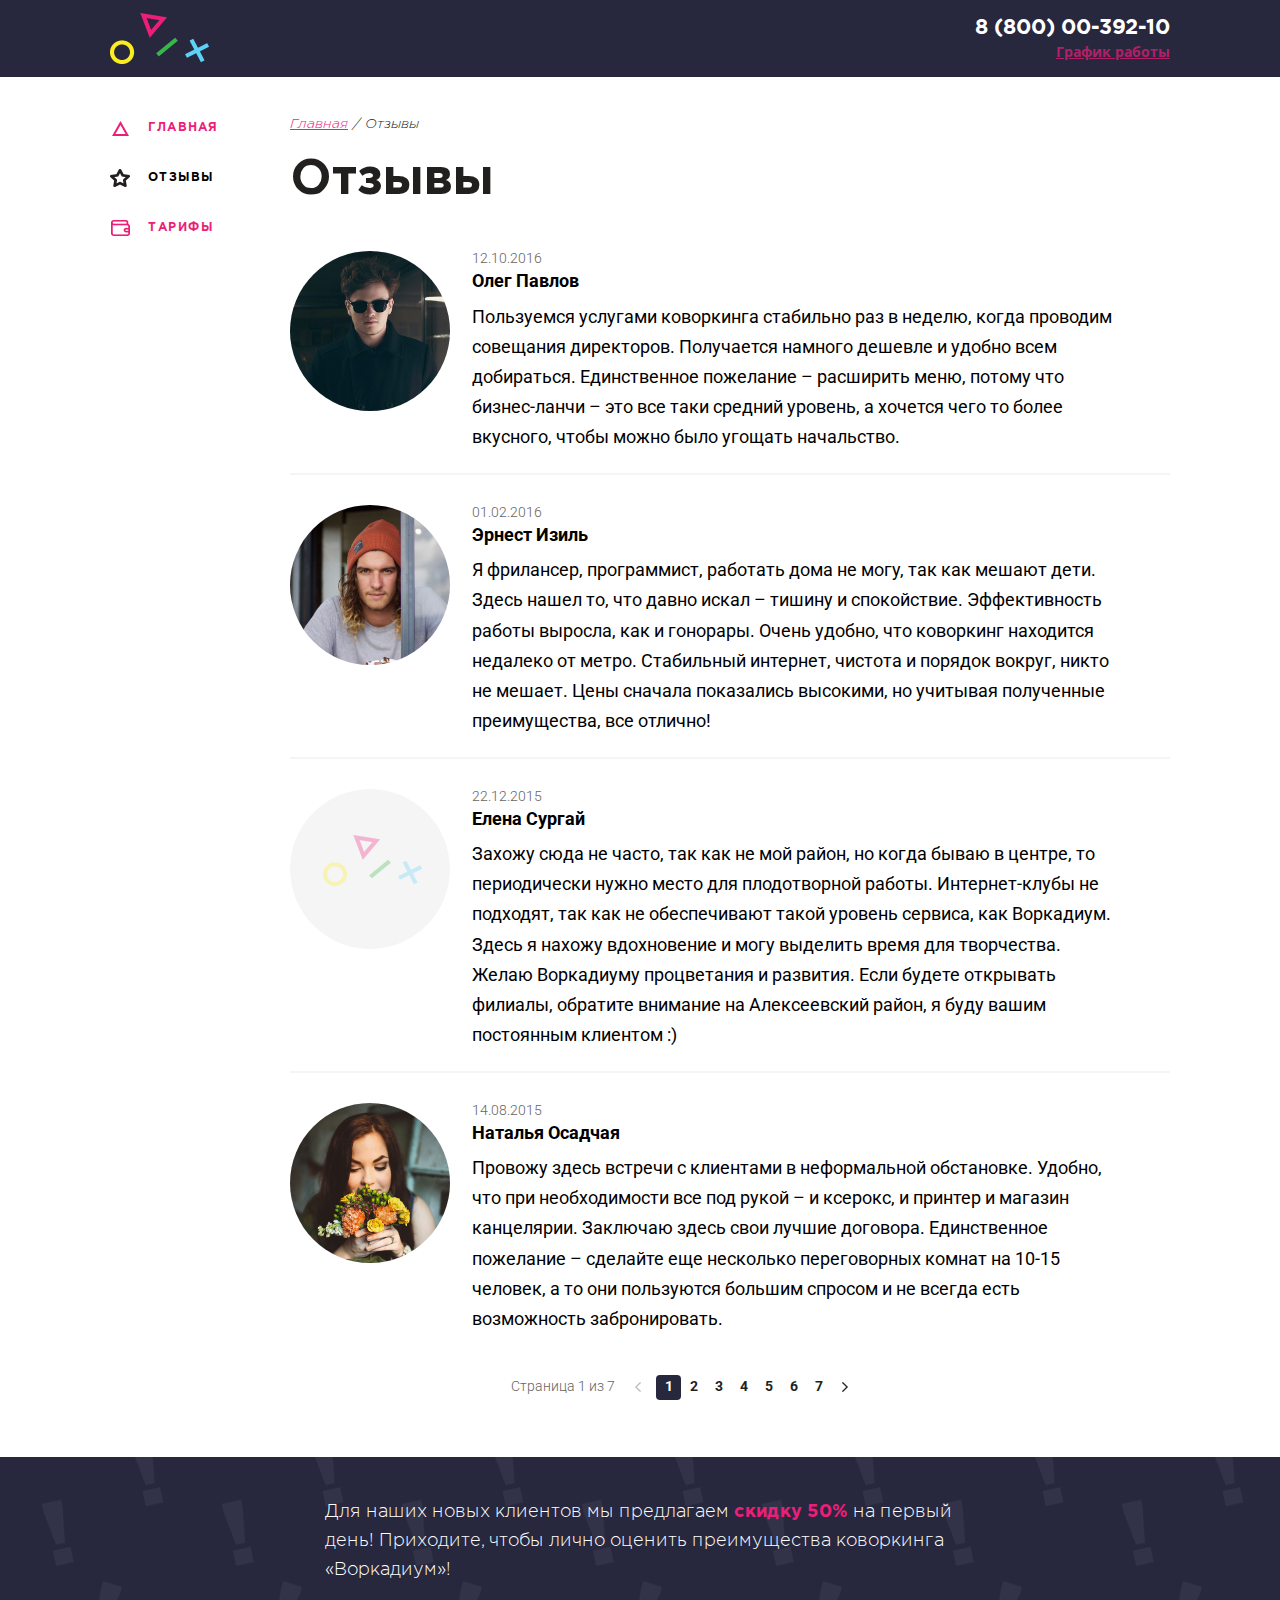
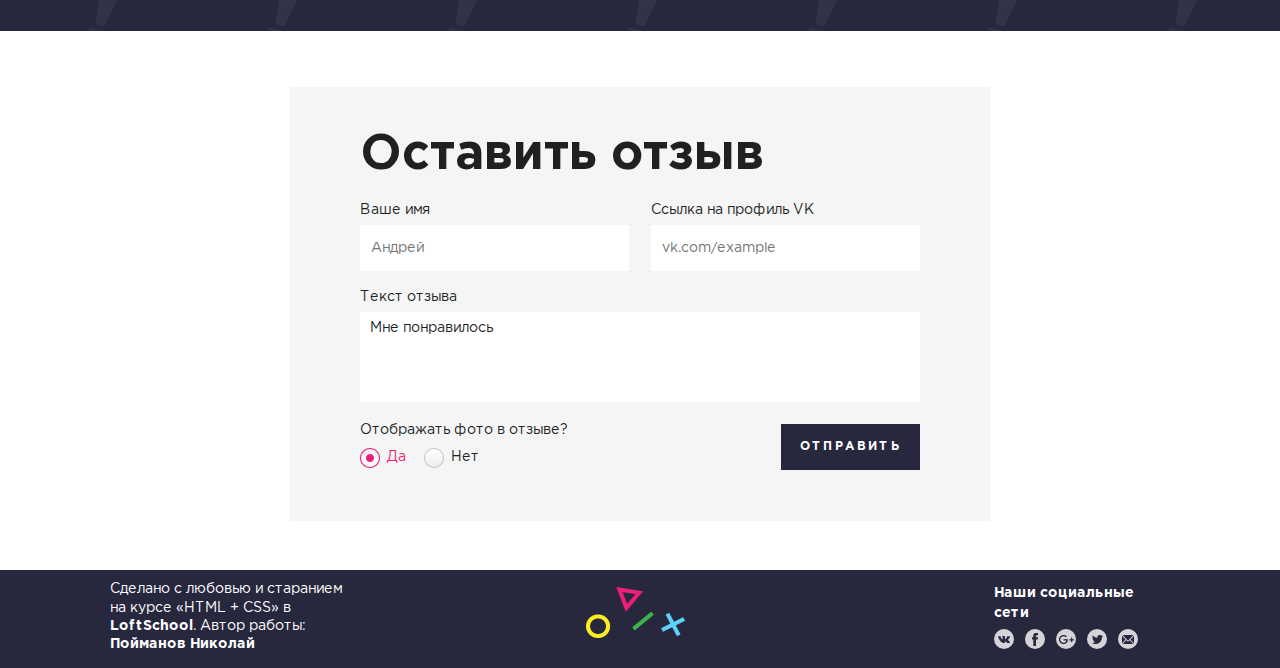
==== reviews.html @ 8e69ecda "Стилизация страницы с отзывами" ====
<!DOCTYPE html>
<html lang="ru">

<head>
  <meta charset="utf-8">
  <title>Коворкинг</title>
  <link href="https://fonts.googleapis.com/css?family=Open+Sans:700|Roboto:300,700" rel="stylesheet">
  <meta name="viewport" content="width=1080, initial-scale=1">
  <link rel="stylesheet" href="css/common.css">
  <link rel="stylesheet" href="css/workadium.css">
  <link rel="stylesheet" href="css/reviews.css">
</head>

<body>
  <div class="wrapper">
    <div class="wrapper__content">
      <header class="header">
        <div class="container container__header">
          <div class="logo logo__header">
            <a href="#" class="logo__link"><img src="img/logo.png" width="99px" height="51px" alt="Коворкинг" class="logo__image"></a>
          </div>
          <div class="contacts contacts__header">
            <a href="tel:88000039210" class="contacts__phone">8 (800) 00-392-10</a>
            <div class="contacts__work-schedule">
              <a href="#" class="contacts__work-schedule-link">График работы</a>
              <ul class="contacts__work-schedule-details">
                <li class="contacts__work-schedule-time">пн-вс: 09:00-20:00</li>
                <li class="contacts__work-schedule-time">обед: 14:00-14:30</li>
              </ul>
            </div>
          </div>
        </div>
      </header>
      <main class="main main--reviews">
        <div class="container container--reviews">
          <aside class="sidebar">
            <nav class="nav">
              <ul class="menu">
                <li class="menu-item">
                  <a href="workadium.html" class="menu-link menu-link--main">Главная</a>
                </li>
                <li class="menu-item menu-item--active">
                  <a href="reviews.html" class="menu-link menu-link--feed">Отзывы</a>
                </li>
                <li class="menu-item">
                  <a href="#" class="menu-link menu-link--wallet">Тарифы</a>
                </li>
              </ul>
            </nav>
          </aside>
          <div class="content">
            <ul class="breadcrumbs breadcrumbs--reviews">
              <li class="breadcrumbs__item">
                <a href="#" class="breadcrumbs__link">Главная</a>
              </li>
              <li class="breadcrumbs__item breadcrumbs__item--active">
                <a href="#" class="breadcrumbs__link">Отзывы</a>
              </li>              
            </ul>
            <section class="reviews">
              <h2 class="content-title content-title__reviews">Отзывы</h2>
              <div class="reviews-content">
                  <div class="reviews-item">
                    <img src="img/reviews/review-01.jpg" alt="Олег Павлов" class="reviews-item__image" width="160px" height="160px">
                    <div class="news-item__content">
                      <div class="reviews-item__date">12.10.2016</div>
                      <div class="reviews-item__title">Олег Павлов</div>
                      <div class="reviews-item__text">
                        Пользуемся услугами коворкинга стабильно раз в неделю, когда проводим<br> совещания директоров. Получается намного дешевле и удобно всем<br> добираться.
                        Единственное пожелание – расширить меню, потому что<br> бизнес-ланчи – это все таки средний уровень, а хочется чего то более<br> вкусного,
                        чтобы можно было угощать начальство.
                      </div>
                    </div>
                  </div>
                  <div class="reviews-item">
                    <img src="img/reviews/review-02.jpg" alt="Эрнест Изиль" class="reviews-item__image" width="160px"
                      height="160px">
                    <div class="reviews-item__content">
                      <div class="reviews-item__date">01.02.2016</div>
                      <div class="reviews-item__title">Эрнест Изиль</div>
                      <div class="reviews-item__text">
                        Я фрилансер, программист, работать дома не могу, так как мешают дети.<br> Здесь нашел то, что давно искал – тишину и спокойствие.
                        Эффективность<br> работы выросла, как и гонорары. Очень удобно, что коворкинг находится<br> недалеко от метро.
                        Стабильный интернет, чистота и порядок вокруг, никто<br> не мешает.
                        Цены сначала показались высокими, но учитывая полученные преимущества, все отлично!
                      </div>
                    </div>
                  </div>
                  <div class="reviews-item">
                    <img src="img/reviews/reviews-no-avatar.jpg" alt="Елена Сургай" class="reviews-item__image" width="160px"
                      height="160px">
                    <div class="reviews-item__content">
                      <div class="reviews-item__date">22.12.2015</div>
                      <div class="reviews-item__title">Елена Сургай</div>
                      <div class="reviews-item__text">
                        Захожу сюда не часто, так как не мой район, но когда бываю в центре, то периодически нужно место для плодотворной работы.
                        Интернет-клубы не подходят, так как не обеспечивают такой уровень сервиса, как Воркадиум. <br>
                        Здесь я нахожу вдохновение и могу выделить время для творчества.<br> Желаю Воркадиуму процветания и развития.
                        Если будете открывать<br> филиалы, обратите внимание на Алексеевский район, я буду вашим<br> постоянным клиентом :)
                      </div>
                    </div>
                  </div>
                  <div class="reviews-item">
                    <img src="img/reviews/review-04.jpg" alt="Наталья Осадчая" class="reviews-item__image" width="160px"
                      height="160px">
                    <div class="reviews-item__content">
                      <div class="reviews-item__date">14.08.2015</div>
                      <div class="reviews-item__title">Наталья Осадчая</div>
                      <div class="reviews-item__text">
                        Провожу здесь встречи с клиентами в неформальной обстановке. Удобно,<br> что при необходимости все под рукой – и ксерокс, и принтер и магазин<br> канцелярии.
                        Заключаю здесь свои лучшие договора. Единственное<br> пожелание – сделайте еще несколько переговорных комнат на 10-15<br> человек,
                        а то они пользуются большим спросом и не всегда есть<br> возможность забронировать.
                      </div>
                    </div>
                  </div>                  
                </div>
                <div class="pagination pagination__reviews">
                  <div class="pagination__description">Страница 1 из 7</div>
                  <div class="pagination__content">
                    <a href="#" class="pagination__direction pagination__direction--prev pagination__direction--disabled"></a>
                    <ul class="pagination__pages">
                      <li class="pagination__page pagination__page--active">
                        <a href="#" class="pagination__link">1</a>
                      </li>
                      <li class="pagination__page">
                        <a href="#" class="pagination__link">2</a>
                      </li>
                      <li class="pagination__page">
                        <a href="#" class="pagination__link">3</a>
                      </li>
                      <li class="pagination__page">
                        <a href="#" class="pagination__link">4</a>
                      </li>
                      <li class="pagination__page">
                        <a href="#" class="pagination__link">5</a>
                      </li>
                      <li class="pagination__page">
                        <a href="#" class="pagination__link">6</a>
                      </li>
                      <li class="pagination__page">
                        <a href="#" class="pagination__link">7</a>
                      </li>
                    </ul>
                    <a href="#" class="pagination__direction pagination__direction--next"></a>
                  </div>
                </div>              
            </section>
          </div>
        </div>
      </main>
      <section class="promo promo--reviews">
        <div class="container promo__container">
            Для наших новых клиентов мы предлагаем <span class="promo__discount">скидку 50%</span> на первый<br> день! Приходите, чтобы лично оценить преимущества коворкинга<br> «Воркадиум»!
        </div>
      </section>
      <section class="feedback feedback--reviews">
        <div class="container">
          <div class="feedback-form">
            <h2 class="content-title content-title__feedback-form">Оставить отзыв</h2>
            <form action="#" method="post">
              <div class="feedback-form__fields-wrapper feedback-form__fields-wrapper--main-fields">
                <div class="feedback-form__field">
                  <label for="name" class="feedback-form__label">Ваше имя</label>
                  <input id="name" name="name" type="text" class="feeback-form__input" placeholder="Андрей">
                </div>
                <div class="feedback-form__field">
                  <label for="social-link" class="feedback-form__label">Ссылка на профиль VK</label>
                  <input id="social-link" name="social-link" type="text" class="feeback-form__input" placeholder="vk.com/example">
                </div>
              </div>
              <div class="feedback-form__field feedback-form__field--textarea">
                <label for="feedback-text" class="feedback-form__label">Текст отзыва</label>
                <textarea id="feedback-text" name="feedback-text" class="feeback-form__textarea">Мне понравилось</textarea>
              </div>     
              <div class="feedback-form__fields-wrapper--bottom">
                <div class="feedback-form__field feedback-form__field--radio-buttons">
                  <div class="feedback-form__label feedback-form__label--show-photo">Отображать фото в отзыве?</div>
                  <div class="feedback-form__fields-wrapper--radio">
                    <div class="feedback-form__field feedback-form__field--radio">
                      <input id="show-photo-yes" name="show-photo" value="1" type="radio" class="feeback-form__radio" checked>
                      <label for="show-photo-yes" class="feedback-form__label feedback-form__label--radio">Да</label>
                    </div>
                    <div class="feedback-form__field">
                      <input id="show-photo-no" name="show-photo" value="0" type="radio" class="feeback-form__radio">
                      <label for="show-photo-no" class="feedback-form__label feedback-form__label--radio">Нет</label>
                    </div>                    
                  </div>
                </div>
                <button type="submit" class="feedback-form__button">Отправить</button>
              </div>
            </form>
          </div>
        </div>
      </section>
    </section>
    <footer class="footer">
      <div class="container container__footer">
        <div class="author author__footer">
          Сделано с любовью и старанием<br> на курсе «HTML + CSS» в <a href="https://loftschool.com/course/html-css/"
            class="author__link" target="_blank">LoftSchool</a>.
          Автор работы: <a href="https://github.com/poymanov" class="author__link" target="_blank">Пойманов Николай</a>
        </div>
        <div class="logo logo__footer">
          <a href="#" class="logo__link"><img src="img/logo.png" alt="Коворкинг" class="logo__image"></a>
        </div>
        <div class="socials">
          <div class="socials__title">Наши социальные сети</div>
          <ul class="socials__list">
            <li class="socials__item">
              <a href="#" class="social__link social__link--vk">vk</a>
            </li>
            <li class="socials__item">
              <a href="#" class="social__link social__link--fb">fb</a>
            </li>
            <li class="socials__item">
              <a href="#" class="social__link social__link--google">google</a>
            </li>
            <li class="socials__item">
              <a href="#" class="social__link social__link--tw">tw</a>
            </li>
            <li class="socials__item">
              <a href="#" class="social__link social__link--mail">email</a>
            </li>
          </ul>
        </div>
      </div>
    </footer>
  </div>
</body>

</html>
---- css/common.css ----
@import url('layout/normalize.css');
@import url('layout/base.css');
@import url('layout/fonts.css');

@import url('blocks/header.css');
@import url('blocks/contacts.css');
@import url('blocks/main.css');
@import url('blocks/sidebar.css');
@import url('blocks/menu.css');
@import url('blocks/content.css');
@import url('blocks/breadcrumbs.css');
@import url('blocks/pagination.css');
@import url('blocks/footer.css');
@import url('blocks/author.css');
@import url('blocks/socials.css');
---- css/workadium.css ----
@import url('blocks/banner.css');
@import url('blocks/features.css');
@import url('blocks/news.css');
---- css/reviews.css ----
@import url('blocks/reviews.css');
@import url('blocks/promo.css');
@import url('blocks/feedback-form.css');

.breadcrumbs--reviews {
  margin-bottom: 29px;
}

.main--reviews {
  margin-bottom: 57px;
}

.promo--reviews {
  margin-bottom: 56px;
}

.content-title__feedback-form {
  margin-bottom: 26px;
}

.feedback--reviews {
  margin-bottom: 49px;
}
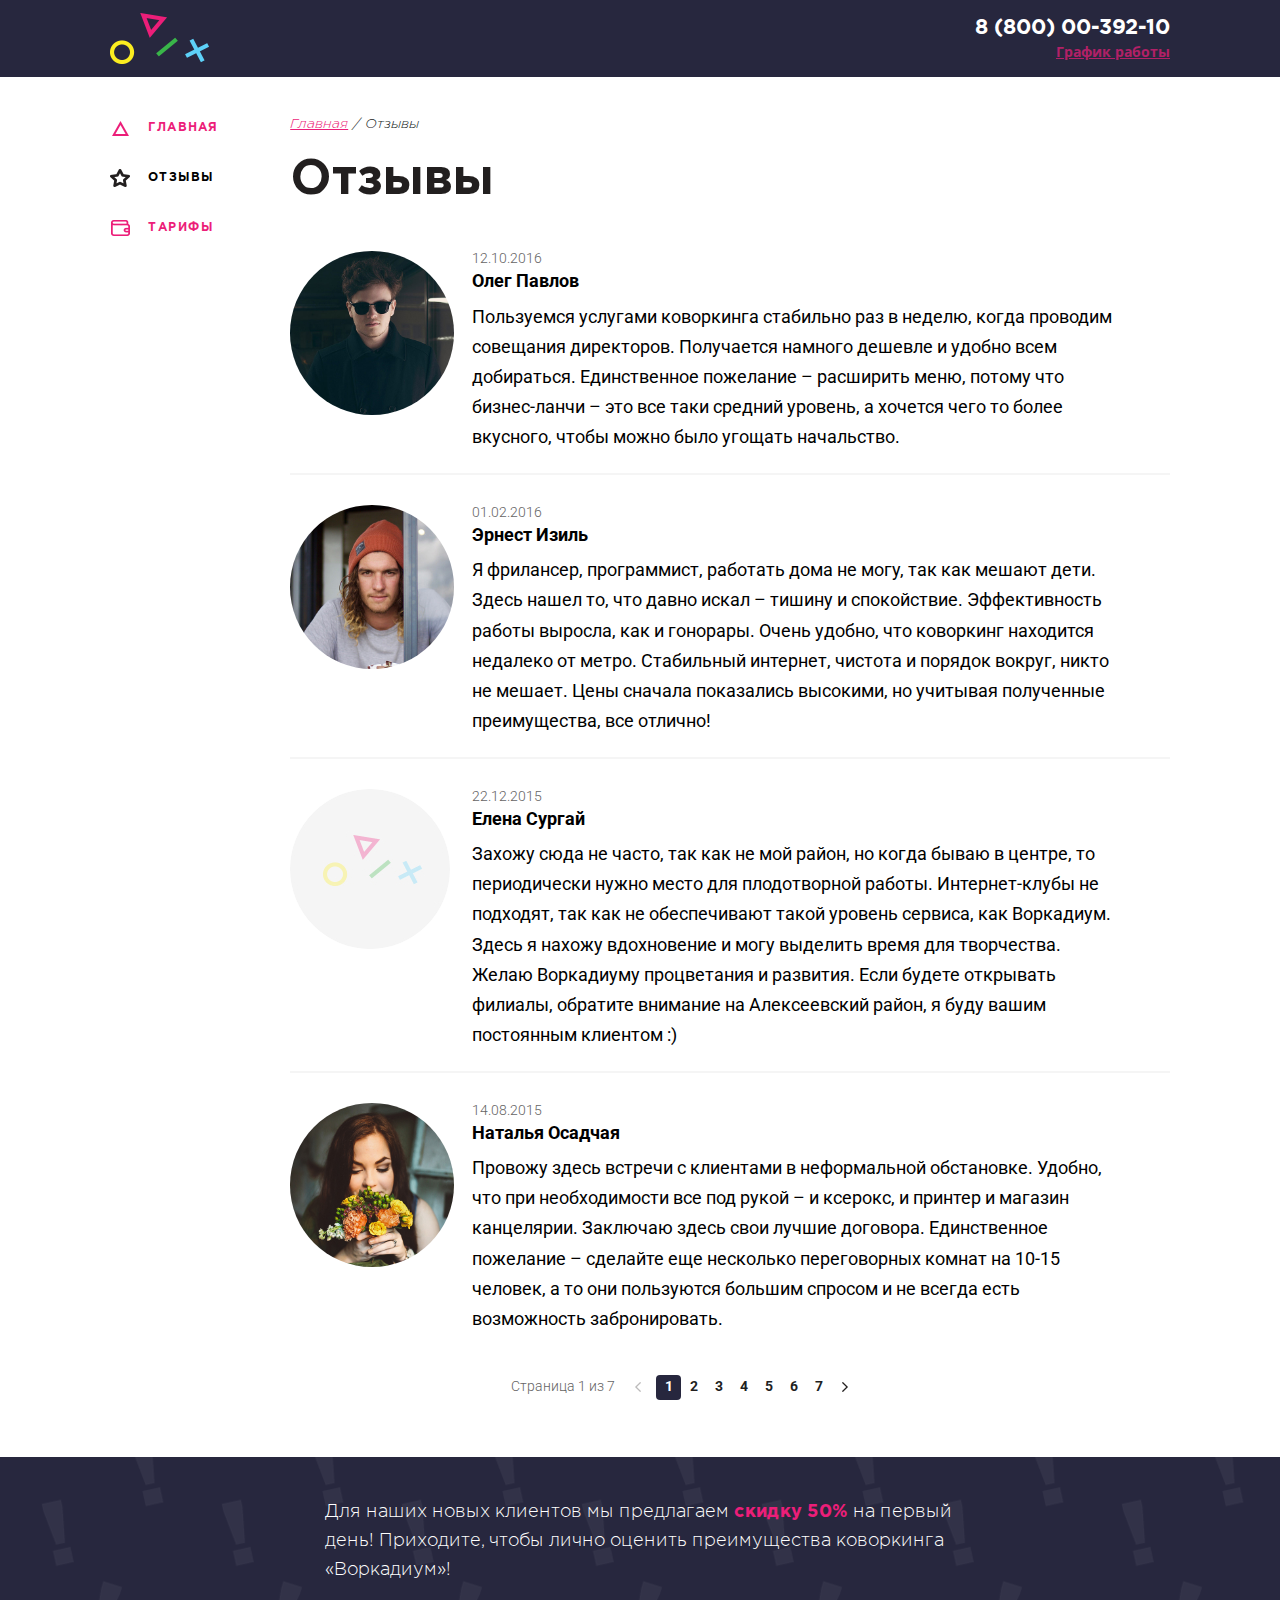
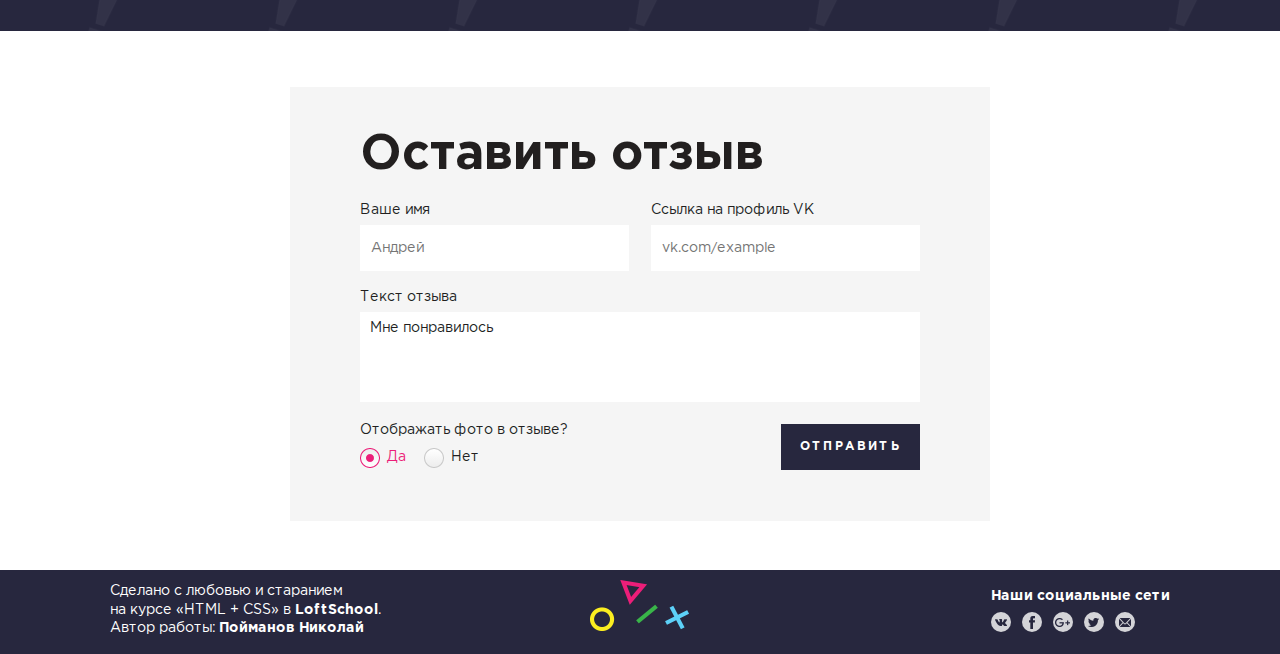
==== commit c6f18168: "Рефакторинг стилизации страниц" ====
--- a/reviews.html
+++ b/reviews.html
@@ -7,7 +7,6 @@
   <link href="https://fonts.googleapis.com/css?family=Open+Sans:700|Roboto:300,700" rel="stylesheet">
   <meta name="viewport" content="width=1080, initial-scale=1">
   <link rel="stylesheet" href="css/common.css">
-  <link rel="stylesheet" href="css/workadium.css">
   <link rel="stylesheet" href="css/reviews.css">
 </head>
 
@@ -16,17 +15,21 @@
     <div class="wrapper__content">
       <header class="header">
         <div class="container container__header">
-          <div class="logo logo__header">
-            <a href="#" class="logo__link"><img src="img/logo.png" width="99px" height="51px" alt="Коворкинг" class="logo__image"></a>
-          </div>
-          <div class="contacts contacts__header">
-            <a href="tel:88000039210" class="contacts__phone">8 (800) 00-392-10</a>
-            <div class="contacts__work-schedule">
-              <a href="#" class="contacts__work-schedule-link">График работы</a>
-              <ul class="contacts__work-schedule-details">
-                <li class="contacts__work-schedule-time">пн-вс: 09:00-20:00</li>
-                <li class="contacts__work-schedule-time">обед: 14:00-14:30</li>
-              </ul>
+          <div class="header__column">
+            <div class="logo logo__header">
+              <a href="workadium.html" class="logo__link"><img src="img/logo.png" width="99px" height="51px" alt="Коворкинг" class="logo__image"></a>
+            </div>
+          </div>
+          <div class="header__column header__column--align-right">
+            <div class="contacts contacts__header">
+              <a href="tel:88000039210" class="contacts__phone">8 (800) 00-392-10</a>
+              <div class="contacts__work-schedule">
+                <a href="#" class="contacts__work-schedule-link">График работы</a>
+                <ul class="contacts__work-schedule-details">
+                  <li class="contacts__work-schedule-time">пн-вс: 09:00-20:00</li>
+                  <li class="contacts__work-schedule-time">обед: 14:00-14:30</li>
+                </ul>
+              </div>
             </div>
           </div>
         </div>
@@ -43,7 +46,7 @@
                   <a href="reviews.html" class="menu-link menu-link--feed">Отзывы</a>
                 </li>
                 <li class="menu-item">
-                  <a href="#" class="menu-link menu-link--wallet">Тарифы</a>
+                  <a href="prices.html" class="menu-link menu-link--wallet">Тарифы</a>
                 </li>
               </ul>
             </nav>
@@ -51,106 +54,129 @@
           <div class="content">
             <ul class="breadcrumbs breadcrumbs--reviews">
               <li class="breadcrumbs__item">
-                <a href="#" class="breadcrumbs__link">Главная</a>
+                <a href="workadium.html" class="breadcrumbs__link">Главная</a>
               </li>
               <li class="breadcrumbs__item breadcrumbs__item--active">
                 <a href="#" class="breadcrumbs__link">Отзывы</a>
-              </li>              
+              </li>
             </ul>
             <section class="reviews">
               <h2 class="content-title content-title__reviews">Отзывы</h2>
               <div class="reviews-content">
-                  <div class="reviews-item">
-                    <img src="img/reviews/review-01.jpg" alt="Олег Павлов" class="reviews-item__image" width="160px" height="160px">
-                    <div class="news-item__content">
-                      <div class="reviews-item__date">12.10.2016</div>
-                      <div class="reviews-item__title">Олег Павлов</div>
-                      <div class="reviews-item__text">
-                        Пользуемся услугами коворкинга стабильно раз в неделю, когда проводим<br> совещания директоров. Получается намного дешевле и удобно всем<br> добираться.
-                        Единственное пожелание – расширить меню, потому что<br> бизнес-ланчи – это все таки средний уровень, а хочется чего то более<br> вкусного,
-                        чтобы можно было угощать начальство.
-                      </div>
-                    </div>
-                  </div>
-                  <div class="reviews-item">
-                    <img src="img/reviews/review-02.jpg" alt="Эрнест Изиль" class="reviews-item__image" width="160px"
-                      height="160px">
-                    <div class="reviews-item__content">
-                      <div class="reviews-item__date">01.02.2016</div>
-                      <div class="reviews-item__title">Эрнест Изиль</div>
-                      <div class="reviews-item__text">
-                        Я фрилансер, программист, работать дома не могу, так как мешают дети.<br> Здесь нашел то, что давно искал – тишину и спокойствие.
-                        Эффективность<br> работы выросла, как и гонорары. Очень удобно, что коворкинг находится<br> недалеко от метро.
-                        Стабильный интернет, чистота и порядок вокруг, никто<br> не мешает.
-                        Цены сначала показались высокими, но учитывая полученные преимущества, все отлично!
-                      </div>
-                    </div>
-                  </div>
-                  <div class="reviews-item">
-                    <img src="img/reviews/reviews-no-avatar.jpg" alt="Елена Сургай" class="reviews-item__image" width="160px"
-                      height="160px">
-                    <div class="reviews-item__content">
-                      <div class="reviews-item__date">22.12.2015</div>
-                      <div class="reviews-item__title">Елена Сургай</div>
-                      <div class="reviews-item__text">
-                        Захожу сюда не часто, так как не мой район, но когда бываю в центре, то периодически нужно место для плодотворной работы.
-                        Интернет-клубы не подходят, так как не обеспечивают такой уровень сервиса, как Воркадиум. <br>
-                        Здесь я нахожу вдохновение и могу выделить время для творчества.<br> Желаю Воркадиуму процветания и развития.
-                        Если будете открывать<br> филиалы, обратите внимание на Алексеевский район, я буду вашим<br> постоянным клиентом :)
-                      </div>
-                    </div>
-                  </div>
-                  <div class="reviews-item">
-                    <img src="img/reviews/review-04.jpg" alt="Наталья Осадчая" class="reviews-item__image" width="160px"
-                      height="160px">
-                    <div class="reviews-item__content">
-                      <div class="reviews-item__date">14.08.2015</div>
-                      <div class="reviews-item__title">Наталья Осадчая</div>
-                      <div class="reviews-item__text">
-                        Провожу здесь встречи с клиентами в неформальной обстановке. Удобно,<br> что при необходимости все под рукой – и ксерокс, и принтер и магазин<br> канцелярии.
-                        Заключаю здесь свои лучшие договора. Единственное<br> пожелание – сделайте еще несколько переговорных комнат на 10-15<br> человек,
-                        а то они пользуются большим спросом и не всегда есть<br> возможность забронировать.
-                      </div>
-                    </div>
-                  </div>                  
-                </div>
-                <div class="pagination pagination__reviews">
-                  <div class="pagination__description">Страница 1 из 7</div>
-                  <div class="pagination__content">
-                    <a href="#" class="pagination__direction pagination__direction--prev pagination__direction--disabled"></a>
-                    <ul class="pagination__pages">
-                      <li class="pagination__page pagination__page--active">
-                        <a href="#" class="pagination__link">1</a>
-                      </li>
-                      <li class="pagination__page">
-                        <a href="#" class="pagination__link">2</a>
-                      </li>
-                      <li class="pagination__page">
-                        <a href="#" class="pagination__link">3</a>
-                      </li>
-                      <li class="pagination__page">
-                        <a href="#" class="pagination__link">4</a>
-                      </li>
-                      <li class="pagination__page">
-                        <a href="#" class="pagination__link">5</a>
-                      </li>
-                      <li class="pagination__page">
-                        <a href="#" class="pagination__link">6</a>
-                      </li>
-                      <li class="pagination__page">
-                        <a href="#" class="pagination__link">7</a>
-                      </li>
-                    </ul>
-                    <a href="#" class="pagination__direction pagination__direction--next"></a>
-                  </div>
-                </div>              
+                <div class="reviews-item">
+                  <div class="reviews-item__info">
+                    <div class="reviews-item__image">
+                      <img src="img/reviews/review-01.jpg" alt="Олег Павлов" class="reviews-item__pic">
+                    </div>
+                  </div>
+                  <div class="reviews-item__content">
+                    <p class="reviews-item__date">12.10.2016</p>
+                    <p class="reviews-item__title">Олег Павлов</p>
+                    <div class="reviews-item__text">
+                      Пользуемся услугами коворкинга стабильно раз в неделю, когда проводим<br> совещания директоров.
+                      Получается намного дешевле и удобно всем<br> добираться.
+                      Единственное пожелание – расширить меню, потому что<br> бизнес-ланчи – это все таки средний
+                      уровень, а хочется чего то более<br> вкусного,
+                      чтобы можно было угощать начальство.
+                    </div>
+                  </div>
+                </div>
+                <div class="reviews-item">
+                  <div class="reviews-item__info">
+                    <div class="reviews-item__image">
+                      <img src="img/reviews/review-02.jpg" alt="Эрнест Изиль" class="reviews-item__pic">
+                    </div>
+                  </div>
+                  <div class="reviews-item__content">
+                    <p class="reviews-item__date">01.02.2016</p>
+                    <p class="reviews-item__title">Эрнест Изиль</p>
+                    <div class="reviews-item__text">
+                      Я фрилансер, программист, работать дома не могу, так как мешают дети.<br> Здесь нашел то, что
+                      давно искал – тишину и спокойствие.
+                      Эффективность<br> работы выросла, как и гонорары. Очень удобно, что коворкинг находится<br>
+                      недалеко от метро.
+                      Стабильный интернет, чистота и порядок вокруг, никто<br> не мешает.
+                      Цены сначала показались высокими, но учитывая полученные преимущества, все отлично!
+                    </div>
+                  </div>
+                </div>
+                <div class="reviews-item">
+                  <div class="reviews-item__info">
+                    <div class="reviews-item__image">
+                      <img src="img/reviews/reviews-no-avatar.jpg" alt="Елена Сургай" class="reviews-item__pic">
+                    </div>
+                  </div>
+                  <div class="reviews-item__content">
+                    <p class="reviews-item__date">22.12.2015</p>
+                    <p class="reviews-item__title">Елена Сургай</p>
+                    <div class="reviews-item__text">
+                      Захожу сюда не часто, так как не мой район, но когда бываю в центре, то периодически нужно место
+                      для плодотворной работы.
+                      Интернет-клубы не подходят, так как не обеспечивают такой уровень сервиса, как Воркадиум. <br>
+                      Здесь я нахожу вдохновение и могу выделить время для творчества.<br> Желаю Воркадиуму процветания
+                      и развития.
+                      Если будете открывать<br> филиалы, обратите внимание на Алексеевский район, я буду вашим<br>
+                      постоянным клиентом :)
+                    </div>
+                  </div>
+                </div>
+                <div class="reviews-item">
+                  <div class="reviews-item__info">
+                    <div class="reviews-item__image">
+                      <img src="img/reviews/review-04.jpg" alt="Наталья Осадчая" class="reviews-item__pic">
+                    </div>
+                  </div>
+                  <div class="reviews-item__content">
+                    <p class="reviews-item__date">14.08.2015</p>
+                    <p class="reviews-item__title">Наталья Осадчая</p>
+                    <div class="reviews-item__text">
+                      Провожу здесь встречи с клиентами в неформальной обстановке. Удобно,<br> что при необходимости
+                      все под рукой – и ксерокс, и принтер и магазин<br> канцелярии.
+                      Заключаю здесь свои лучшие договора. Единственное<br> пожелание – сделайте еще несколько
+                      переговорных комнат на 10-15<br> человек,
+                      а то они пользуются большим спросом и не всегда есть<br> возможность забронировать.
+                    </div>
+                  </div>
+                </div>
+              </div>
+              <div class="pagination pagination__reviews">
+                <div class="pagination__description">Страница 1 из 7</div>
+                <div class="pagination__content">
+                  <a href="#" class="pagination__direction pagination__direction--prev pagination__direction--disabled"></a>
+                  <ul class="pagination__pages">
+                    <li class="pagination__page pagination__page--active">
+                      <a href="#" class="pagination__link">1</a>
+                    </li>
+                    <li class="pagination__page">
+                      <a href="#" class="pagination__link">2</a>
+                    </li>
+                    <li class="pagination__page">
+                      <a href="#" class="pagination__link">3</a>
+                    </li>
+                    <li class="pagination__page">
+                      <a href="#" class="pagination__link">4</a>
+                    </li>
+                    <li class="pagination__page">
+                      <a href="#" class="pagination__link">5</a>
+                    </li>
+                    <li class="pagination__page">
+                      <a href="#" class="pagination__link">6</a>
+                    </li>
+                    <li class="pagination__page">
+                      <a href="#" class="pagination__link">7</a>
+                    </li>
+                  </ul>
+                  <a href="#" class="pagination__direction pagination__direction--next"></a>
+                </div>
+              </div>
             </section>
           </div>
         </div>
       </main>
       <section class="promo promo--reviews">
         <div class="container promo__container">
-            Для наших новых клиентов мы предлагаем <span class="promo__discount">скидку 50%</span> на первый<br> день! Приходите, чтобы лично оценить преимущества коворкинга<br> «Воркадиум»!
+          Для наших новых клиентов мы предлагаем <span class="promo__discount">скидку 50%</span> на первый<br> день!
+          Приходите, чтобы лично оценить преимущества коворкинга<br> «Воркадиум»!
         </div>
       </section>
       <section class="feedback feedback--reviews">
@@ -171,19 +197,20 @@
               <div class="feedback-form__field feedback-form__field--textarea">
                 <label for="feedback-text" class="feedback-form__label">Текст отзыва</label>
                 <textarea id="feedback-text" name="feedback-text" class="feeback-form__textarea">Мне понравилось</textarea>
-              </div>     
+              </div>
               <div class="feedback-form__fields-wrapper--bottom">
                 <div class="feedback-form__field feedback-form__field--radio-buttons">
                   <div class="feedback-form__label feedback-form__label--show-photo">Отображать фото в отзыве?</div>
                   <div class="feedback-form__fields-wrapper--radio">
                     <div class="feedback-form__field feedback-form__field--radio">
-                      <input id="show-photo-yes" name="show-photo" value="1" type="radio" class="feeback-form__radio" checked>
+                      <input id="show-photo-yes" name="show-photo" value="1" type="radio" class="feeback-form__radio"
+                        checked>
                       <label for="show-photo-yes" class="feedback-form__label feedback-form__label--radio">Да</label>
                     </div>
                     <div class="feedback-form__field">
                       <input id="show-photo-no" name="show-photo" value="0" type="radio" class="feeback-form__radio">
                       <label for="show-photo-no" class="feedback-form__label feedback-form__label--radio">Нет</label>
-                    </div>                    
+                    </div>
                   </div>
                 </div>
                 <button type="submit" class="feedback-form__button">Отправить</button>
@@ -192,36 +219,42 @@
           </div>
         </div>
       </section>
-    </section>
+    </div>
     <footer class="footer">
       <div class="container container__footer">
-        <div class="author author__footer">
-          Сделано с любовью и старанием<br> на курсе «HTML + CSS» в <a href="https://loftschool.com/course/html-css/"
-            class="author__link" target="_blank">LoftSchool</a>.
-          Автор работы: <a href="https://github.com/poymanov" class="author__link" target="_blank">Пойманов Николай</a>
-        </div>
-        <div class="logo logo__footer">
-          <a href="#" class="logo__link"><img src="img/logo.png" alt="Коворкинг" class="logo__image"></a>
-        </div>
-        <div class="socials">
-          <div class="socials__title">Наши социальные сети</div>
-          <ul class="socials__list">
-            <li class="socials__item">
-              <a href="#" class="social__link social__link--vk">vk</a>
-            </li>
-            <li class="socials__item">
-              <a href="#" class="social__link social__link--fb">fb</a>
-            </li>
-            <li class="socials__item">
-              <a href="#" class="social__link social__link--google">google</a>
-            </li>
-            <li class="socials__item">
-              <a href="#" class="social__link social__link--tw">tw</a>
-            </li>
-            <li class="socials__item">
-              <a href="#" class="social__link social__link--mail">email</a>
-            </li>
-          </ul>
+        <div class="footer__column">
+          <div class="author author__footer">
+            Сделано с любовью и старанием<br> на курсе «HTML + CSS» в <a href="https://loftschool.com/course/html-css/"
+              class="author__link" target="_blank">LoftSchool</a>.<br>
+            Автор работы: <a href="https://github.com/poymanov" class="author__link" target="_blank">Пойманов Николай</a>
+          </div>
+        </div>
+        <div class="footer__column footer__column--center">
+          <div class="logo">
+            <a href="workadium.html" class="logo__link"><img src="img/logo.png" alt="Коворкинг" class="logo__image"></a>
+          </div>
+        </div>
+        <div class="footer__column footer__column--right">
+          <div class="socials socials__footer">
+            <div class="socials__title">Наши социальные сети</div>
+            <ul class="socials__list">
+              <li class="socials__item">
+                <a href="#" class="social__link social__link--vk">vk</a>
+              </li>
+              <li class="socials__item">
+                <a href="#" class="social__link social__link--fb">fb</a>
+              </li>
+              <li class="socials__item">
+                <a href="#" class="social__link social__link--google">google</a>
+              </li>
+              <li class="socials__item">
+                <a href="#" class="social__link social__link--tw">tw</a>
+              </li>
+              <li class="socials__item">
+                <a href="#" class="social__link social__link--mail">email</a>
+              </li>
+            </ul>
+          </div>
         </div>
       </div>
     </footer>
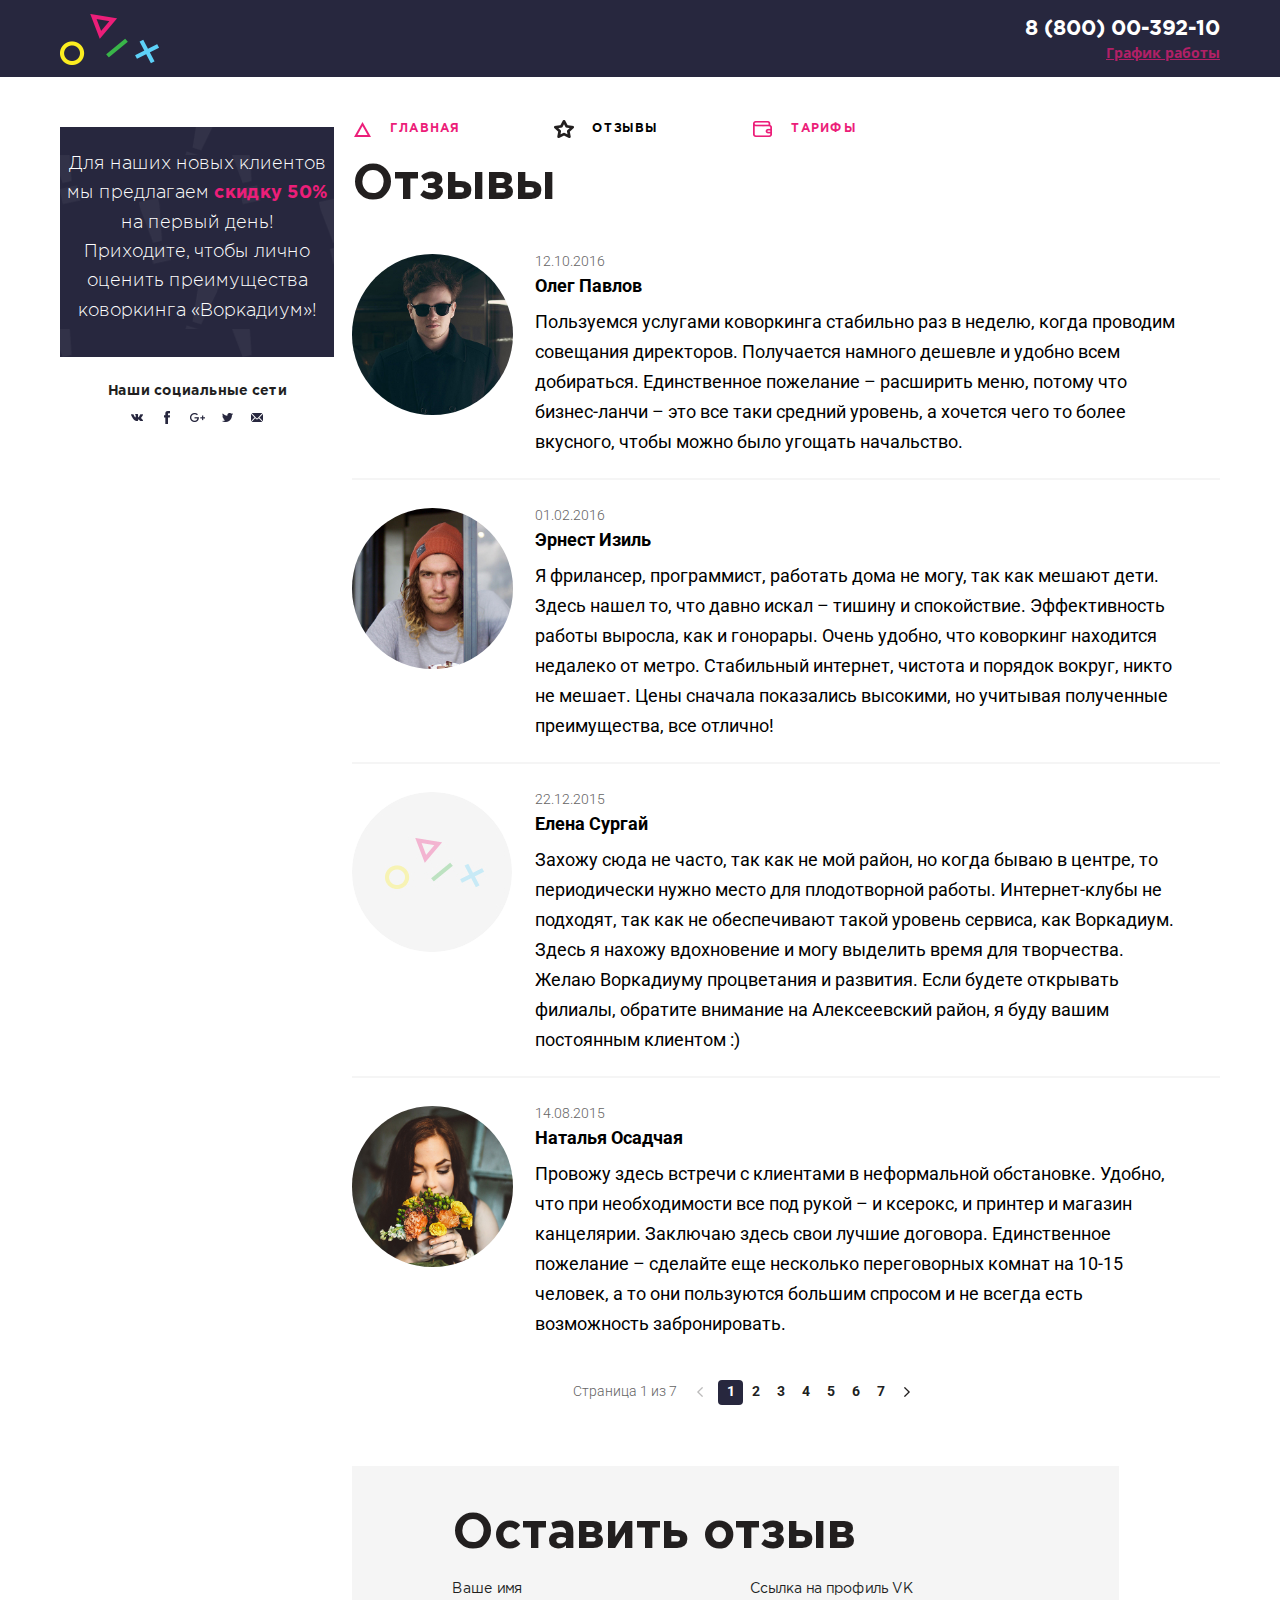
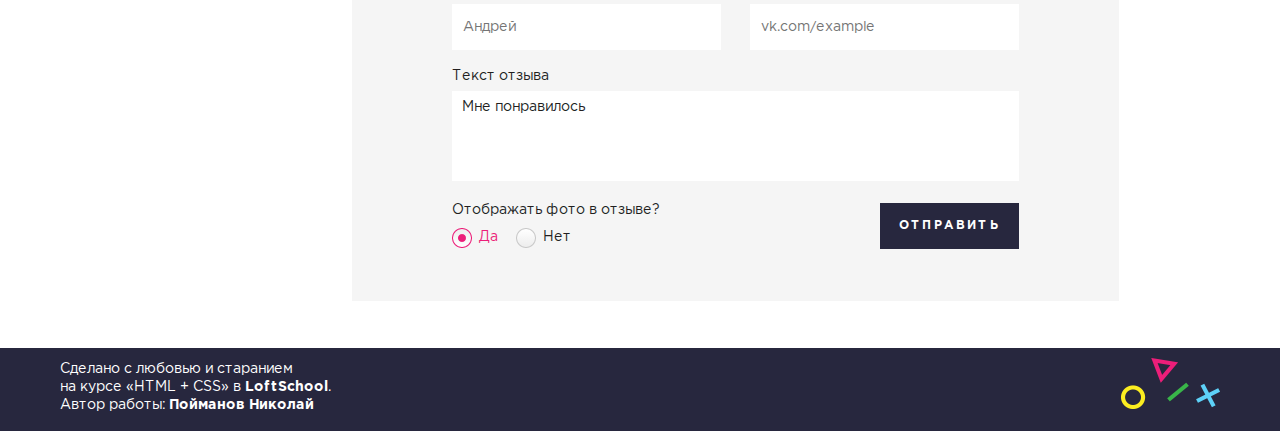
==== commit 2fedaad6: "Редизайн основных страниц" ====
--- a/reviews.html
+++ b/reviews.html
@@ -36,8 +36,36 @@
       </header>
       <main class="main main--reviews">
         <div class="container container--reviews">
-          <aside class="sidebar">
-            <nav class="nav">
+          <aside class="sidebar sidebar--reviews">            
+            <section class="promo promo--reviews">
+              <div class="promo__container">
+                Для наших новых клиентов мы предлагаем <span class="promo__discount">скидку 50%</span> на первый день!<br>
+                Приходите, чтобы лично оценить преимущества коворкинга «Воркадиум»!
+              </div>
+            </section>
+            <section class="socials">
+              <div class="socials__title">Наши социальные сети</div>
+              <ul class="socials__list">
+                <li class="socials__item">
+                  <a href="#" class="social__link social__link--vk">vk</a>
+                </li>
+                <li class="socials__item">
+                  <a href="#" class="social__link social__link--fb">fb</a>
+                </li>
+                <li class="socials__item">
+                  <a href="#" class="social__link social__link--google">google</a>
+                </li>
+                <li class="socials__item">
+                  <a href="#" class="social__link social__link--tw">tw</a>
+                </li>
+                <li class="socials__item">
+                  <a href="#" class="social__link social__link--mail">email</a>
+                </li>
+              </ul>
+            </section> 
+          </aside>
+          <div class="content content--reviews">  
+            <nav class="nav nav__reviews">
               <ul class="menu">
                 <li class="menu-item">
                   <a href="workadium.html" class="menu-link menu-link--main">Главная</a>
@@ -49,17 +77,7 @@
                   <a href="prices.html" class="menu-link menu-link--wallet">Тарифы</a>
                 </li>
               </ul>
-            </nav>
-          </aside>
-          <div class="content">
-            <ul class="breadcrumbs breadcrumbs--reviews">
-              <li class="breadcrumbs__item">
-                <a href="workadium.html" class="breadcrumbs__link">Главная</a>
-              </li>
-              <li class="breadcrumbs__item breadcrumbs__item--active">
-                <a href="#" class="breadcrumbs__link">Отзывы</a>
-              </li>
-            </ul>
+            </nav>        
             <section class="reviews">
               <h2 class="content-title content-title__reviews">Отзывы</h2>
               <div class="reviews-content">
@@ -170,55 +188,47 @@
                 </div>
               </div>
             </section>
+            <section class="feedback feedback--reviews">
+              <div class="feedback-form">
+                <h2 class="content-title content-title__feedback-form">Оставить отзыв</h2>
+                <form action="#" method="post">
+                  <div class="feedback-form__fields-wrapper feedback-form__fields-wrapper--main-fields">
+                    <div class="feedback-form__field">
+                      <label for="name" class="feedback-form__label">Ваше имя</label>
+                      <input id="name" name="name" type="text" class="feeback-form__input" placeholder="Андрей">
+                    </div>
+                    <div class="feedback-form__field">
+                      <label for="social-link" class="feedback-form__label">Ссылка на профиль VK</label>
+                      <input id="social-link" name="social-link" type="text" class="feeback-form__input" placeholder="vk.com/example">
+                    </div>
+                  </div>
+                  <div class="feedback-form__field feedback-form__field--textarea">
+                    <label for="feedback-text" class="feedback-form__label">Текст отзыва</label>
+                    <textarea id="feedback-text" name="feedback-text" class="feeback-form__textarea">Мне понравилось</textarea>
+                  </div>
+                  <div class="feedback-form__fields-wrapper--bottom">
+                    <div class="feedback-form__field feedback-form__field--radio-buttons">
+                      <div class="feedback-form__label feedback-form__label--show-photo">Отображать фото в отзыве?</div>
+                      <div class="feedback-form__fields-wrapper--radio">
+                        <div class="feedback-form__field feedback-form__field--radio">
+                          <input id="show-photo-yes" name="show-photo" value="1" type="radio" class="feeback-form__radio"
+                            checked>
+                          <label for="show-photo-yes" class="feedback-form__label feedback-form__label--radio">Да</label>
+                        </div>
+                        <div class="feedback-form__field">
+                          <input id="show-photo-no" name="show-photo" value="0" type="radio" class="feeback-form__radio">
+                          <label for="show-photo-no" class="feedback-form__label feedback-form__label--radio">Нет</label>
+                        </div>
+                      </div>
+                    </div>
+                    <button type="submit" class="feedback-form__button">Отправить</button>
+                  </div>
+                </form>
+              </div>
+            </section>            
           </div>
         </div>
-      </main>
-      <section class="promo promo--reviews">
-        <div class="container promo__container">
-          Для наших новых клиентов мы предлагаем <span class="promo__discount">скидку 50%</span> на первый<br> день!
-          Приходите, чтобы лично оценить преимущества коворкинга<br> «Воркадиум»!
-        </div>
-      </section>
-      <section class="feedback feedback--reviews">
-        <div class="container">
-          <div class="feedback-form">
-            <h2 class="content-title content-title__feedback-form">Оставить отзыв</h2>
-            <form action="#" method="post">
-              <div class="feedback-form__fields-wrapper feedback-form__fields-wrapper--main-fields">
-                <div class="feedback-form__field">
-                  <label for="name" class="feedback-form__label">Ваше имя</label>
-                  <input id="name" name="name" type="text" class="feeback-form__input" placeholder="Андрей">
-                </div>
-                <div class="feedback-form__field">
-                  <label for="social-link" class="feedback-form__label">Ссылка на профиль VK</label>
-                  <input id="social-link" name="social-link" type="text" class="feeback-form__input" placeholder="vk.com/example">
-                </div>
-              </div>
-              <div class="feedback-form__field feedback-form__field--textarea">
-                <label for="feedback-text" class="feedback-form__label">Текст отзыва</label>
-                <textarea id="feedback-text" name="feedback-text" class="feeback-form__textarea">Мне понравилось</textarea>
-              </div>
-              <div class="feedback-form__fields-wrapper--bottom">
-                <div class="feedback-form__field feedback-form__field--radio-buttons">
-                  <div class="feedback-form__label feedback-form__label--show-photo">Отображать фото в отзыве?</div>
-                  <div class="feedback-form__fields-wrapper--radio">
-                    <div class="feedback-form__field feedback-form__field--radio">
-                      <input id="show-photo-yes" name="show-photo" value="1" type="radio" class="feeback-form__radio"
-                        checked>
-                      <label for="show-photo-yes" class="feedback-form__label feedback-form__label--radio">Да</label>
-                    </div>
-                    <div class="feedback-form__field">
-                      <input id="show-photo-no" name="show-photo" value="0" type="radio" class="feeback-form__radio">
-                      <label for="show-photo-no" class="feedback-form__label feedback-form__label--radio">Нет</label>
-                    </div>
-                  </div>
-                </div>
-                <button type="submit" class="feedback-form__button">Отправить</button>
-              </div>
-            </form>
-          </div>
-        </div>
-      </section>
+      </main>     
     </div>
     <footer class="footer">
       <div class="container container__footer">
@@ -229,33 +239,11 @@
             Автор работы: <a href="https://github.com/poymanov" class="author__link" target="_blank">Пойманов Николай</a>
           </div>
         </div>
-        <div class="footer__column footer__column--center">
+        <div class="footer__column footer__column--right">
           <div class="logo">
             <a href="workadium.html" class="logo__link"><img src="img/logo.png" alt="Коворкинг" class="logo__image"></a>
           </div>
-        </div>
-        <div class="footer__column footer__column--right">
-          <div class="socials socials__footer">
-            <div class="socials__title">Наши социальные сети</div>
-            <ul class="socials__list">
-              <li class="socials__item">
-                <a href="#" class="social__link social__link--vk">vk</a>
-              </li>
-              <li class="socials__item">
-                <a href="#" class="social__link social__link--fb">fb</a>
-              </li>
-              <li class="socials__item">
-                <a href="#" class="social__link social__link--google">google</a>
-              </li>
-              <li class="socials__item">
-                <a href="#" class="social__link social__link--tw">tw</a>
-              </li>
-              <li class="socials__item">
-                <a href="#" class="social__link social__link--mail">email</a>
-              </li>
-            </ul>
-          </div>
-        </div>
+        </div>    
       </div>
     </footer>
   </div>
--- a/css/reviews.css
+++ b/css/reviews.css
@@ -6,12 +6,10 @@
   margin-bottom: 29px;
 }
 
-.main--reviews {
-  margin-bottom: 57px;
-}
-
 .promo--reviews {
-  margin-bottom: 56px;
+  padding-top: 23px;
+  padding-bottom: 31px;
+  margin-bottom: 25px;
 }
 
 .content-title__feedback-form {
@@ -19,6 +17,9 @@
 }
 
 .feedback--reviews {
-  margin-bottom: 49px;
+  margin-bottom: 47px;
 }
 
+.nav__reviews {
+  margin-bottom: 28px;
+}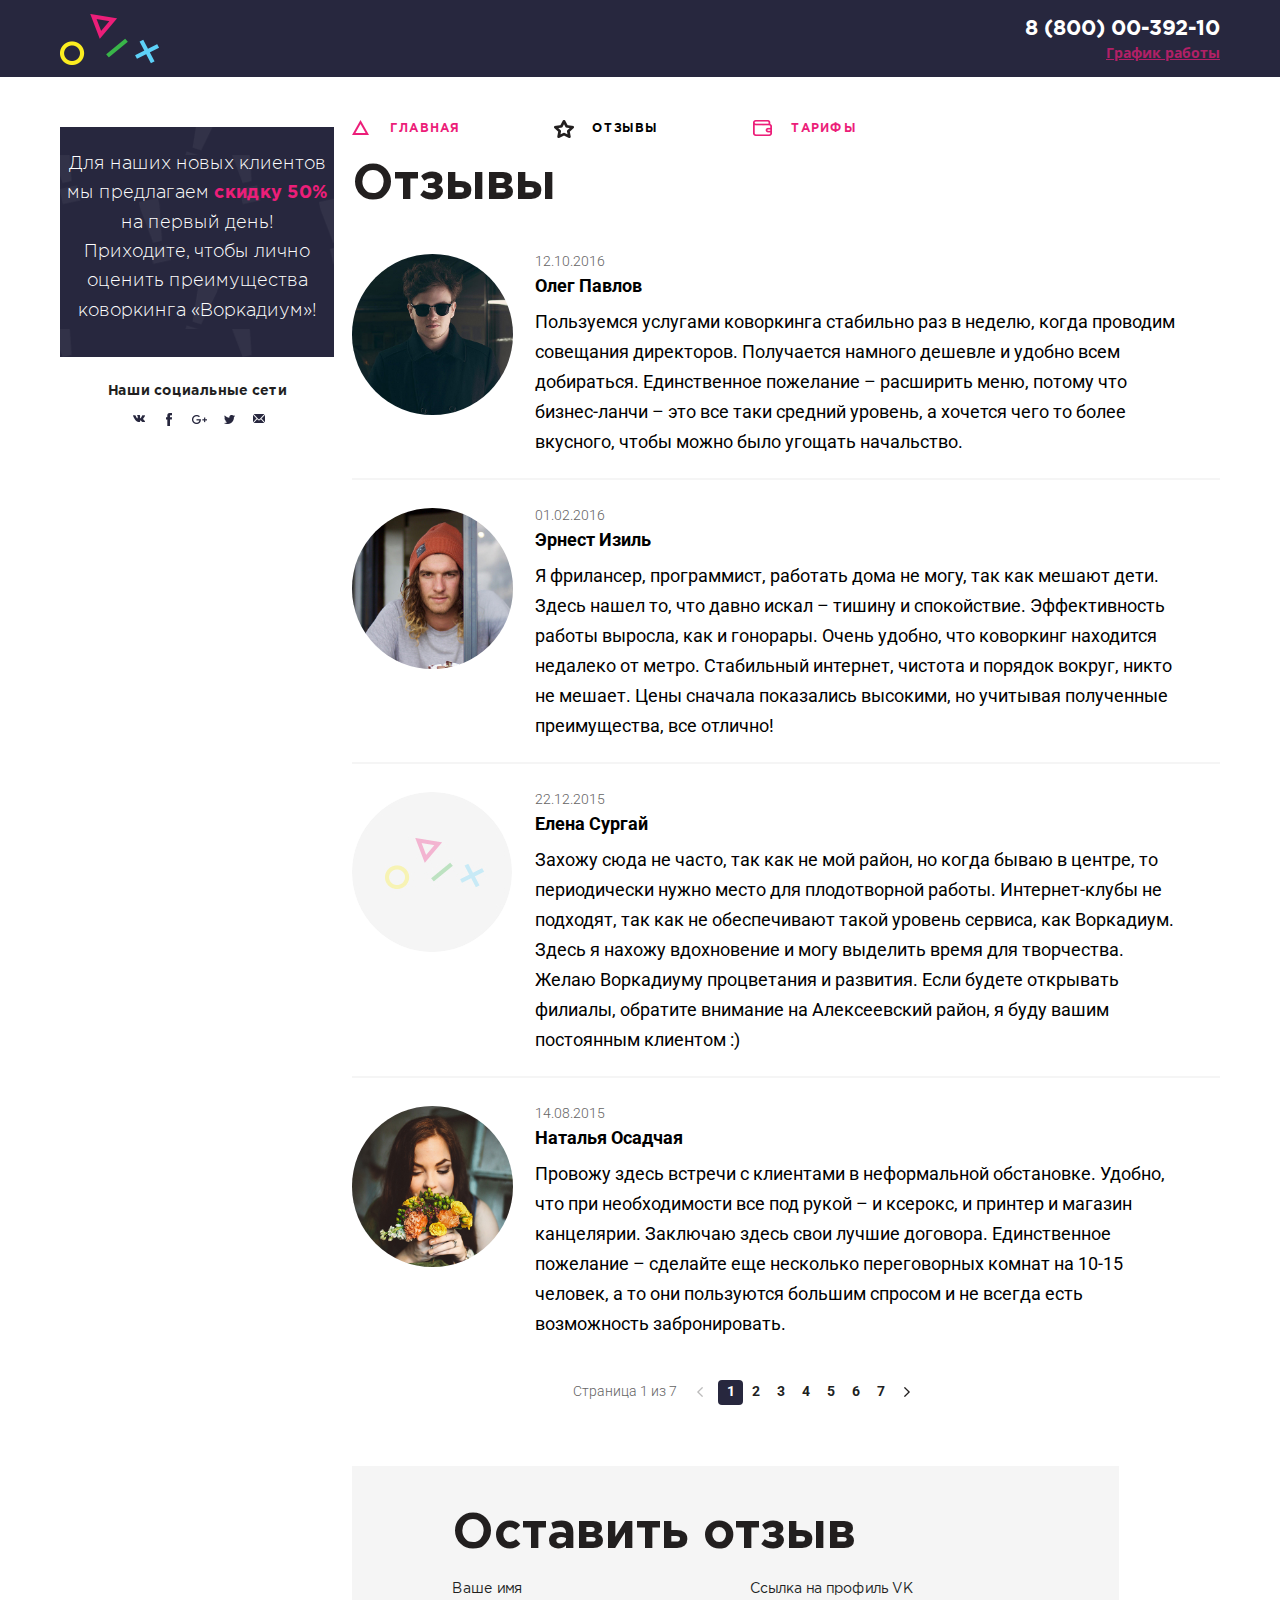
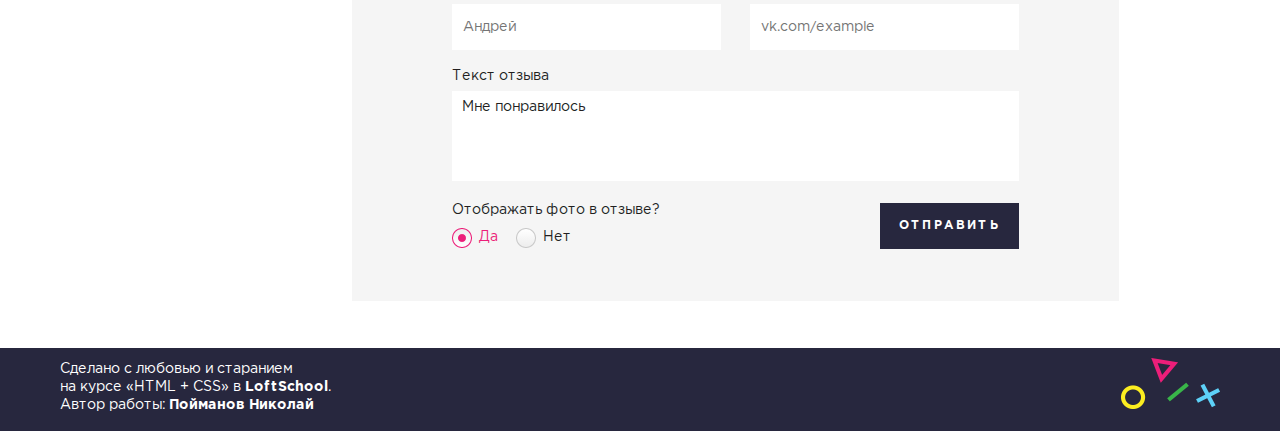
==== commit 63218a51: "Добавлен выпадающий блок" ====
--- a/reviews.html
+++ b/reviews.html
@@ -26,7 +26,7 @@
               <div class="contacts__work-schedule">
                 <a href="#" class="contacts__work-schedule-link">График работы</a>
                 <ul class="contacts__work-schedule-details">
-                  <li class="contacts__work-schedule-time">пн-вс: 09:00-20:00</li>
+                  <li class="contacts__work-schedule-time contacts__work-schedule-time--main">пн-вс: 09:00-20:00</li>
                   <li class="contacts__work-schedule-time">обед: 14:00-14:30</li>
                 </ul>
               </div>
